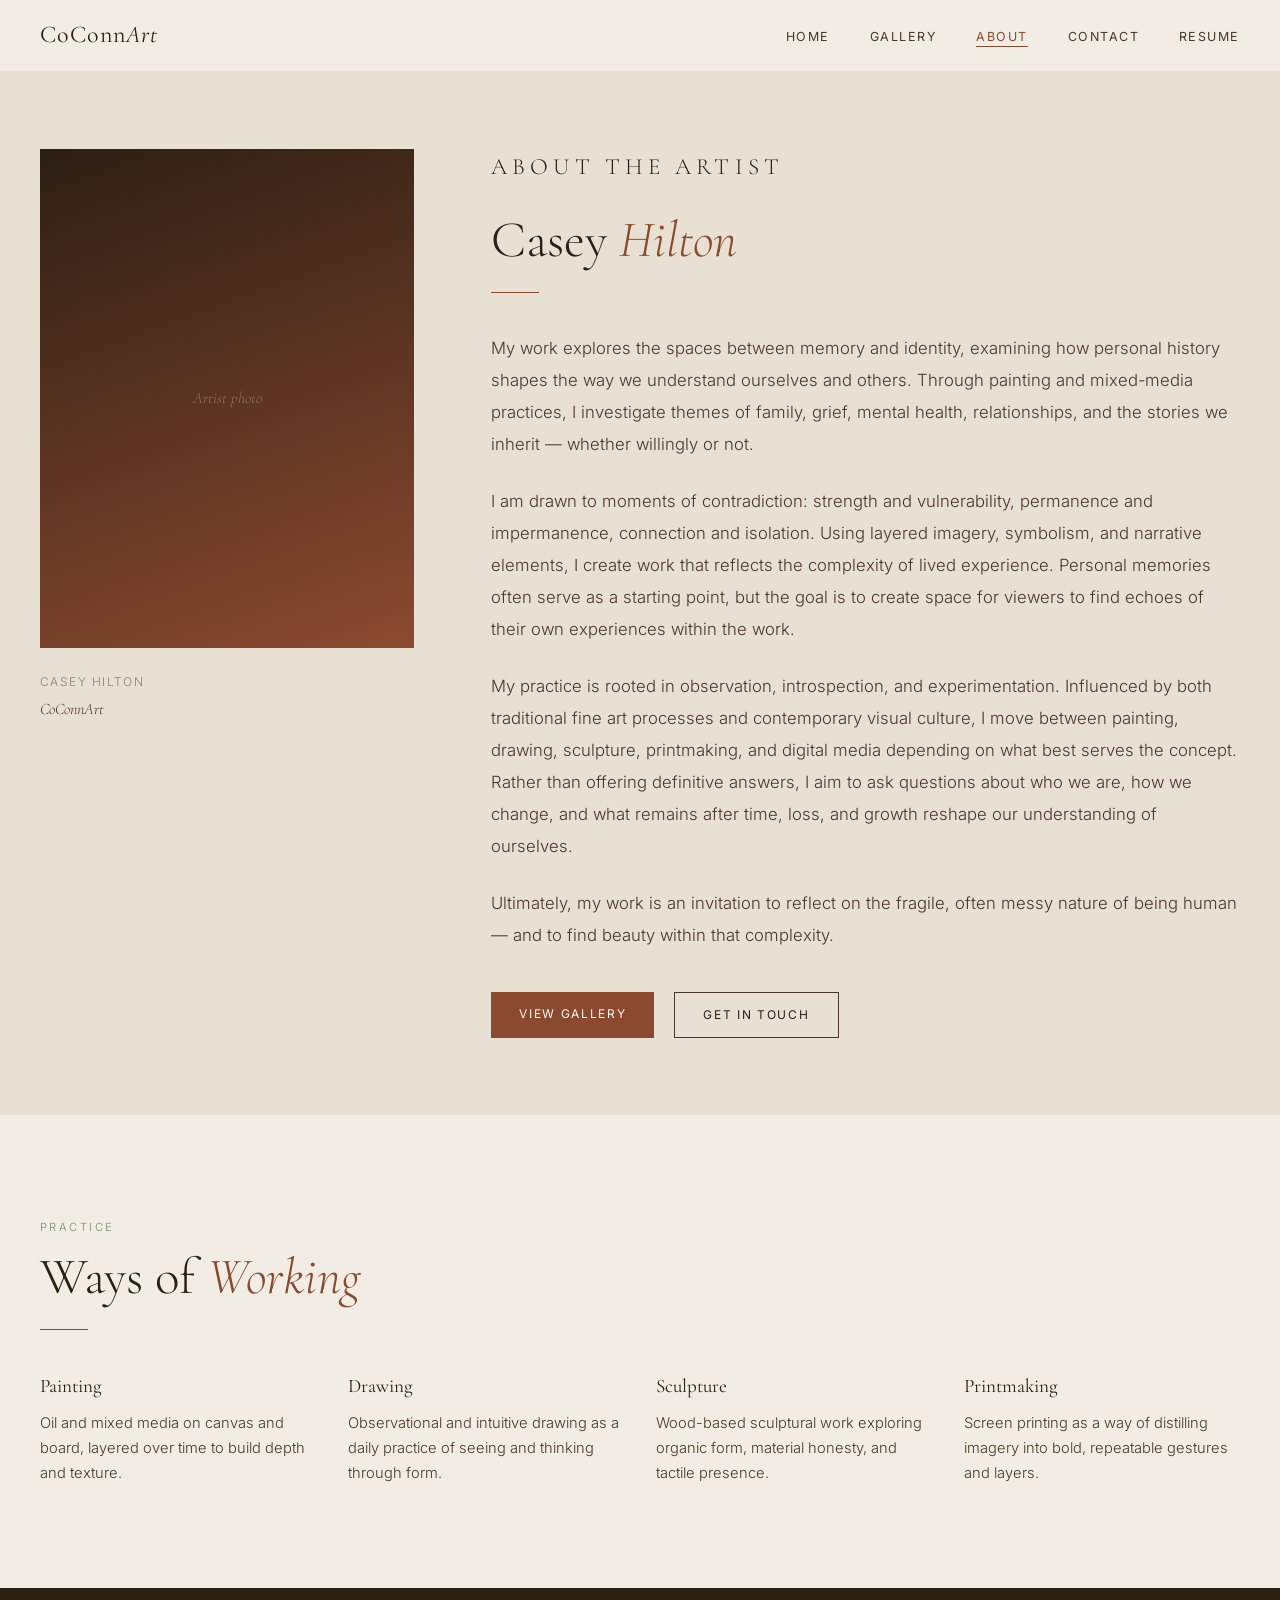
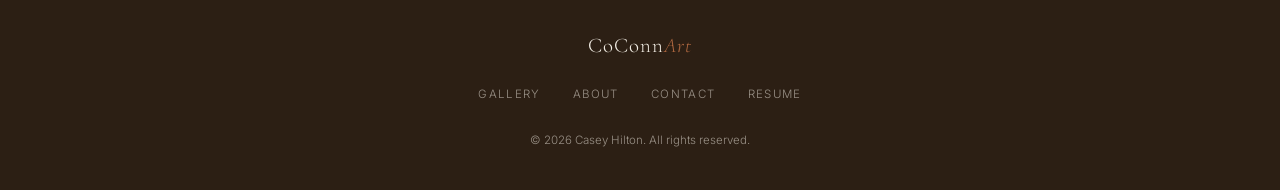
==== about.html @ 210a44f6 "Add files via upload" ====
<!DOCTYPE html>
<html lang="en">
<head>
  <meta charset="UTF-8" />
  <meta name="viewport" content="width=device-width, initial-scale=1.0" />
  <title>About — Casey Hilton · CoConnArt</title>
  <meta name="description" content="About Casey Hilton — multidisciplinary artist working in painting, drawing, sculpture, and printmaking." />
  <link rel="stylesheet" href="css/style.css" />
</head>
<body>

  <nav>
    <div class="nav-inner">
      <a href="index.html" class="nav-logo">CoConn<em>Art</em></a>
      <button class="nav-toggle" aria-label="Toggle menu" onclick="toggleNav()">
        <span></span><span></span><span></span>
      </button>
      <ul class="nav-links" id="nav-links">
        <li><a href="index.html">Home</a></li>
        <li><a href="gallery.html">Gallery</a></li>
        <li><a href="about.html" class="active">About</a></li>
        <li><a href="contact.html">Contact</a></li>
        <li><a href="resume.html">Resume</a></li>
      </ul>
    </div>
  </nav>

  <div class="page">
    <div style="background:var(--linen-dark); padding: clamp(3rem,6vw,5rem) var(--gap) 0;">
      <div style="max-width:var(--max-w); margin:0 auto; display:grid; grid-template-columns:1fr 2fr; gap:clamp(3rem,6vw,6rem); align-items:start; padding-bottom: clamp(3rem,6vw,5rem);">

        <!-- Portrait -->
        <div>
          <div style="aspect-ratio:3/4; background:var(--umber-mid); overflow:hidden; margin-bottom:1.5rem;">
            <!--
              Replace with actual photo:
              <img src="images/casey-portrait.jpg" alt="Casey Hilton" style="width:100%;height:100%;object-fit:cover;" />
            -->
            <div style="width:100%;height:100%;min-height:300px;background:linear-gradient(160deg,var(--umber) 0%,var(--sienna) 100%);display:flex;align-items:center;justify-content:center;">
              <p style="color:rgba(255,255,255,0.3);font-style:italic;font-family:var(--font-display);">Artist photo</p>
            </div>
          </div>
          <p style="font-size:0.75rem;letter-spacing:0.12em;text-transform:uppercase;color:var(--sage);">Casey Hilton</p>
          <p style="font-family:var(--font-display);font-style:italic;color:var(--umber-mid);margin-top:0.25rem;">CoConnArt</p>
        </div>

        <!-- Bio -->
        <div class="about-page" style="padding:0;">
          <p class="section-label">About the Artist</p>
          <h1 class="section-title">Casey <em>Hilton</em></h1>
          <div class="divider"></div>

          <p>My work explores the spaces between memory and identity, examining how personal history shapes the way we understand ourselves and others. Through painting and mixed-media practices, I investigate themes of family, grief, mental health, relationships, and the stories we inherit — whether willingly or not.</p>

          <p>I am drawn to moments of contradiction: strength and vulnerability, permanence and impermanence, connection and isolation. Using layered imagery, symbolism, and narrative elements, I create work that reflects the complexity of lived experience. Personal memories often serve as a starting point, but the goal is to create space for viewers to find echoes of their own experiences within the work.</p>

          <p>My practice is rooted in observation, introspection, and experimentation. Influenced by both traditional fine art processes and contemporary visual culture, I move between painting, drawing, sculpture, printmaking, and digital media depending on what best serves the concept. Rather than offering definitive answers, I aim to ask questions about who we are, how we change, and what remains after time, loss, and growth reshape our understanding of ourselves.</p>

          <p>Ultimately, my work is an invitation to reflect on the fragile, often messy nature of being human — and to find beauty within that complexity.</p>

          <div style="margin-top:2.5rem; display:flex; gap:1.25rem; flex-wrap:wrap;">
            <a href="gallery.html" class="btn btn-primary">View Gallery</a>
            <a href="contact.html" class="btn btn-outline">Get in Touch</a>
          </div>
        </div>

      </div>
    </div>

    <!-- MEDIUMS -->
    <section>
      <div class="section-inner">
        <p class="section-label">Practice</p>
        <h2 class="section-title">Ways of <em>Working</em></h2>
        <div class="divider"></div>

        <div style="display:grid; grid-template-columns:repeat(auto-fill, minmax(220px,1fr)); gap:2rem; margin-top:1rem;">
          <div>
            <p style="font-family:var(--font-display);font-size:1.2rem;font-weight:400;color:var(--umber);margin-bottom:0.5rem;">Painting</p>
            <p style="font-size:0.92rem;color:var(--umber-mid);line-height:1.7;">Oil and mixed media on canvas and board, layered over time to build depth and texture.</p>
          </div>
          <div>
            <p style="font-family:var(--font-display);font-size:1.2rem;font-weight:400;color:var(--umber);margin-bottom:0.5rem;">Drawing</p>
            <p style="font-size:0.92rem;color:var(--umber-mid);line-height:1.7;">Observational and intuitive drawing as a daily practice of seeing and thinking through form.</p>
          </div>
          <div>
            <p style="font-family:var(--font-display);font-size:1.2rem;font-weight:400;color:var(--umber);margin-bottom:0.5rem;">Sculpture</p>
            <p style="font-size:0.92rem;color:var(--umber-mid);line-height:1.7;">Wood-based sculptural work exploring organic form, material honesty, and tactile presence.</p>
          </div>
          <div>
            <p style="font-family:var(--font-display);font-size:1.2rem;font-weight:400;color:var(--umber);margin-bottom:0.5rem;">Printmaking</p>
            <p style="font-size:0.92rem;color:var(--umber-mid);line-height:1.7;">Screen printing as a way of distilling imagery into bold, repeatable gestures and layers.</p>
          </div>
        </div>
      </div>
    </section>

  </div>

  <footer>
    <div class="footer-inner">
      <div class="footer-logo">CoConn<em>Art</em></div>
      <ul class="footer-links">
        <li><a href="gallery.html">Gallery</a></li>
        <li><a href="about.html">About</a></li>
        <li><a href="contact.html">Contact</a></li>
        <li><a href="resume.html">Resume</a></li>
      </ul>
      <p class="footer-copy">&copy; <span id="yr"></span> Casey Hilton. All rights reserved.</p>
    </div>
  </footer>

  <script src="js/main.js"></script>
  <script>document.getElementById('yr').textContent = new Date().getFullYear();</script>
</body>
</html>
---- css/style.css ----
/* ============================================
   COCONNART — Casey Hilton Portfolio
   Palette: warm sage, raw linen, burnt sienna, deep umber
   Type: Cormorant Garamond (display) + Inter (body)
   ============================================ */

@import url('https://fonts.googleapis.com/css2?family=Cormorant+Garamond:ital,wght@0,300;0,400;0,500;1,300;1,400&family=Inter:wght@300;400;500&display=swap');

:root {
  --linen:       #F2EDE4;
  --linen-dark:  #E8E0D2;
  --umber:       #2C1F14;
  --umber-mid:   #4A3728;
  --sienna:      #8B4A2F;
  --sienna-light:#B06840;
  --sage:        #7A8C6E;
  --sage-light:  #A3B394;
  --cream:       #FAF7F2;
  --ink:         #1C1410;

  --font-display: 'Cormorant Garamond', Georgia, serif;
  --font-body:    'Inter', system-ui, sans-serif;

  --nav-h: 72px;
  --max-w: 1200px;
  --gap:   clamp(1rem, 3vw, 2rem);
}

*, *::before, *::after { box-sizing: border-box; margin: 0; padding: 0; }

html { scroll-behavior: smooth; }

body {
  background: var(--linen);
  color: var(--umber);
  font-family: var(--font-body);
  font-weight: 300;
  font-size: 16px;
  line-height: 1.7;
  min-height: 100vh;
}

img { display: block; max-width: 100%; height: auto; }
a { color: inherit; text-decoration: none; }

/* ── NAVIGATION ── */
nav {
  position: fixed;
  top: 0; left: 0; right: 0;
  height: var(--nav-h);
  background: var(--linen);
  border-bottom: 1px solid var(--linen-dark);
  z-index: 100;
  display: flex;
  align-items: center;
  padding: 0 var(--gap);
}

.nav-inner {
  width: 100%;
  max-width: var(--max-w);
  margin: 0 auto;
  display: flex;
  align-items: center;
  justify-content: space-between;
}

.nav-logo {
  font-family: var(--font-display);
  font-size: 1.5rem;
  font-weight: 400;
  letter-spacing: 0.04em;
  color: var(--umber);
}

.nav-logo span {
  color: var(--sienna);
  font-style: italic;
}

.nav-links {
  display: flex;
  gap: 2.5rem;
  list-style: none;
}

.nav-links a {
  font-family: var(--font-body);
  font-size: 0.78rem;
  font-weight: 400;
  letter-spacing: 0.12em;
  text-transform: uppercase;
  color: var(--umber-mid);
  transition: color 0.2s;
  position: relative;
}

.nav-links a::after {
  content: '';
  position: absolute;
  bottom: -3px; left: 0;
  width: 0; height: 1px;
  background: var(--sienna);
  transition: width 0.25s;
}

.nav-links a:hover,
.nav-links a.active { color: var(--sienna); }
.nav-links a:hover::after,
.nav-links a.active::after { width: 100%; }

/* Hamburger */
.nav-toggle {
  display: none;
  flex-direction: column;
  gap: 5px;
  cursor: pointer;
  background: none;
  border: none;
  padding: 4px;
}
.nav-toggle span {
  display: block;
  width: 24px; height: 1.5px;
  background: var(--umber);
  transition: all 0.3s;
}

/* ── PAGE WRAPPER ── */
.page {
  padding-top: var(--nav-h);
  min-height: 100vh;
}

/* ── HERO ── */
.hero {
  display: grid;
  grid-template-columns: 1fr 1fr;
  min-height: calc(100vh - var(--nav-h));
}

.hero-text {
  display: flex;
  flex-direction: column;
  justify-content: center;
  padding: clamp(3rem, 8vw, 7rem) clamp(2rem, 5vw, 5rem);
  background: var(--linen);
}

.hero-eyebrow {
  font-family: var(--font-body);
  font-size: 0.72rem;
  letter-spacing: 0.2em;
  text-transform: uppercase;
  color: var(--sage);
  margin-bottom: 1.5rem;
}

.hero-name {
  font-family: var(--font-display);
  font-size: clamp(2.8rem, 5vw, 5rem);
  font-weight: 300;
  line-height: 1.05;
  color: var(--umber);
  margin-bottom: 0.3rem;
}

.hero-name em {
  font-style: italic;
  color: var(--sienna);
}

.hero-tagline {
  font-family: var(--font-display);
  font-size: clamp(1rem, 1.8vw, 1.35rem);
  font-weight: 300;
  font-style: italic;
  color: var(--umber-mid);
  margin-bottom: 2.5rem;
  line-height: 1.4;
}

.hero-cta {
  display: inline-flex;
  gap: 1.5rem;
  flex-wrap: wrap;
}

.btn {
  display: inline-block;
  padding: 0.75rem 1.75rem;
  font-family: var(--font-body);
  font-size: 0.75rem;
  font-weight: 400;
  letter-spacing: 0.14em;
  text-transform: uppercase;
  transition: all 0.25s;
  cursor: pointer;
  border: none;
}

.btn-primary {
  background: var(--sienna);
  color: var(--cream);
}
.btn-primary:hover {
  background: var(--sienna-light);
}

.btn-outline {
  background: transparent;
  color: var(--umber);
  border: 1px solid var(--umber-mid);
}
.btn-outline:hover {
  border-color: var(--sienna);
  color: var(--sienna);
}

.hero-image {
  position: relative;
  overflow: hidden;
  background: var(--umber-mid);
}

.hero-image img {
  width: 100%; height: 100%;
  object-fit: cover;
  opacity: 0.88;
  transition: opacity 0.4s;
}

.hero-image-placeholder {
  width: 100%; height: 100%;
  min-height: 500px;
  background: linear-gradient(135deg, var(--umber-mid) 0%, var(--sienna) 60%, var(--sage) 100%);
  display: flex;
  align-items: center;
  justify-content: center;
}

.hero-image-placeholder p {
  color: rgba(255,255,255,0.4);
  font-family: var(--font-display);
  font-style: italic;
  font-size: 1.1rem;
  text-align: center;
  padding: 2rem;
}

/* ── SECTION COMMON ── */
section {
  padding: clamp(4rem, 8vw, 7rem) var(--gap);
}

.section-inner {
  max-width: var(--max-w);
  margin: 0 auto;
}

.section-label {
  font-family: var(--font-body);
  font-size: 0.7rem;
  letter-spacing: 0.22em;
  text-transform: uppercase;
  color: var(--sage);
  margin-bottom: 0.75rem;
}

.section-title {
  font-family: var(--font-display);
  font-size: clamp(2rem, 4vw, 3.2rem);
  font-weight: 300;
  color: var(--umber);
  line-height: 1.1;
  margin-bottom: 1rem;
}

.section-title em {
  font-style: italic;
  color: var(--sienna);
}

.divider {
  width: 48px; height: 1px;
  background: var(--sienna);
  margin: 1.5rem 0 2.5rem;
}

/* ── HOME PREVIEW GRID ── */
.preview-grid {
  display: grid;
  grid-template-columns: repeat(3, 1fr);
  gap: 1.5rem;
  margin-top: 3rem;
}

.preview-card {
  position: relative;
  overflow: hidden;
  background: var(--umber-mid);
  cursor: pointer;
}

.preview-card::after {
  content: '';
  position: absolute;
  inset: 0;
  background: linear-gradient(to top, rgba(44,31,20,0.7) 0%, transparent 50%);
  opacity: 0;
  transition: opacity 0.3s;
}

.preview-card:hover::after { opacity: 1; }

.preview-card img {
  width: 100%;
  aspect-ratio: 4/3;
  object-fit: cover;
  transition: transform 0.5s ease;
}

.preview-card:hover img { transform: scale(1.04); }

.preview-placeholder {
  width: 100%;
  aspect-ratio: 4/3;
  display: flex;
  align-items: center;
  justify-content: center;
}

.preview-placeholder.p1 { background: linear-gradient(135deg, #5C3D2E, #8B4A2F); }
.preview-placeholder.p2 { background: linear-gradient(135deg, #4A5C3D, #7A8C6E); }
.preview-placeholder.p3 { background: linear-gradient(135deg, #3D4A5C, #6E7A8C); }

.preview-placeholder span {
  color: rgba(255,255,255,0.35);
  font-family: var(--font-display);
  font-style: italic;
  font-size: 0.9rem;
}

.preview-card-label {
  position: absolute;
  bottom: 1rem; left: 1rem;
  z-index: 2;
  color: var(--cream);
  font-family: var(--font-display);
  font-size: 1.1rem;
  font-style: italic;
  opacity: 0;
  transform: translateY(6px);
  transition: all 0.3s;
}

.preview-card:hover .preview-card-label {
  opacity: 1;
  transform: translateY(0);
}

/* ── ABOUT SNIPPET (HOME) ── */
.about-snippet {
  background: var(--linen-dark);
}

.about-snippet-inner {
  max-width: var(--max-w);
  margin: 0 auto;
  display: grid;
  grid-template-columns: 1fr 2fr;
  gap: clamp(3rem, 6vw, 6rem);
  align-items: center;
}

.about-snippet-image {
  aspect-ratio: 3/4;
  background: var(--umber-mid);
  overflow: hidden;
}

.about-snippet-image img {
  width: 100%; height: 100%;
  object-fit: cover;
}

.about-snippet-image-placeholder {
  width: 100%; height: 100%;
  min-height: 300px;
  background: linear-gradient(160deg, var(--umber) 0%, var(--sienna) 100%);
  display: flex;
  align-items: center;
  justify-content: center;
}

.about-snippet-image-placeholder p {
  color: rgba(255,255,255,0.3);
  font-style: italic;
  font-family: var(--font-display);
}

.about-snippet p {
  font-size: 1.05rem;
  color: var(--umber-mid);
  margin-bottom: 1.5rem;
  line-height: 1.8;
}

/* ── GALLERY PAGE ── */
.gallery-page { background: var(--linen); }

.gallery-header {
  padding: clamp(3rem, 6vw, 5rem) var(--gap) 0;
  max-width: var(--max-w);
  margin: 0 auto;
}

.gallery-tabs {
  display: flex;
  gap: 0;
  border-bottom: 1px solid var(--linen-dark);
  margin: 2.5rem 0 3rem;
  overflow-x: auto;
}

.gallery-tab {
  font-family: var(--font-body);
  font-size: 0.75rem;
  letter-spacing: 0.14em;
  text-transform: uppercase;
  color: var(--umber-mid);
  padding: 0.85rem 1.75rem;
  cursor: pointer;
  border: none;
  background: none;
  border-bottom: 2px solid transparent;
  margin-bottom: -1px;
  transition: all 0.2s;
  white-space: nowrap;
}

.gallery-tab:hover { color: var(--sienna); }
.gallery-tab.active {
  color: var(--sienna);
  border-bottom-color: var(--sienna);
}

.gallery-section { display: none; }
.gallery-section.active { display: block; }

.gallery-grid {
  columns: 3;
  column-gap: 1.25rem;
  padding: 0 var(--gap) clamp(4rem, 8vw, 7rem);
  max-width: var(--max-w);
  margin: 0 auto;
}

.gallery-item {
  break-inside: avoid;
  margin-bottom: 1.25rem;
  overflow: hidden;
  cursor: pointer;
  position: relative;
}

.gallery-item img {
  width: 100%;
  display: block;
  transition: transform 0.4s ease;
}

.gallery-item:hover img { transform: scale(1.03); }

.gallery-item-overlay {
  position: absolute;
  inset: 0;
  background: rgba(44,31,20,0.55);
  display: flex;
  align-items: flex-end;
  padding: 1.25rem;
  opacity: 0;
  transition: opacity 0.3s;
}

.gallery-item:hover .gallery-item-overlay { opacity: 1; }

.gallery-item-title {
  color: var(--cream);
  font-family: var(--font-display);
  font-style: italic;
  font-size: 1rem;
}

/* Placeholder gallery items */
.gallery-placeholder {
  width: 100%;
  display: flex;
  align-items: center;
  justify-content: center;
  font-family: var(--font-display);
  font-style: italic;
  color: rgba(255,255,255,0.3);
  font-size: 0.85rem;
}

/* ── LIGHTBOX ── */
.lightbox {
  position: fixed;
  inset: 0;
  background: rgba(28,20,16,0.96);
  z-index: 200;
  display: flex;
  align-items: center;
  justify-content: center;
  opacity: 0;
  pointer-events: none;
  transition: opacity 0.3s;
}

.lightbox.open {
  opacity: 1;
  pointer-events: all;
}

.lightbox-img {
  max-width: 90vw;
  max-height: 88vh;
  object-fit: contain;
}

.lightbox-close {
  position: absolute;
  top: 1.5rem; right: 1.5rem;
  background: none;
  border: none;
  color: var(--cream);
  font-size: 1.8rem;
  cursor: pointer;
  line-height: 1;
  opacity: 0.7;
  transition: opacity 0.2s;
}
.lightbox-close:hover { opacity: 1; }

.lightbox-caption {
  position: absolute;
  bottom: 2rem;
  left: 50%;
  transform: translateX(-50%);
  color: rgba(242,237,228,0.6);
  font-family: var(--font-display);
  font-style: italic;
  font-size: 1rem;
  white-space: nowrap;
}

/* ── ABOUT PAGE ── */
.about-page {
  max-width: 860px;
  margin: 0 auto;
  padding: clamp(3rem, 6vw, 5rem) var(--gap) clamp(4rem, 8vw, 7rem);
}

.about-page p {
  font-size: 1.05rem;
  color: var(--umber-mid);
  line-height: 1.9;
  margin-bottom: 1.6rem;
}

.about-page p:first-of-type {
  font-family: var(--font-display);
  font-size: clamp(1.15rem, 2vw, 1.45rem);
  font-weight: 300;
  color: var(--umber);
  line-height: 1.6;
}

/* ── CONTACT PAGE ── */
.contact-page {
  max-width: 680px;
  margin: 0 auto;
  padding: clamp(3rem, 6vw, 5rem) var(--gap) clamp(4rem, 8vw, 7rem);
}

.contact-items {
  display: flex;
  flex-direction: column;
  gap: 2rem;
  margin-top: 2rem;
}

.contact-item {
  display: flex;
  gap: 1.5rem;
  align-items: flex-start;
}

.contact-icon {
  width: 44px; height: 44px;
  background: var(--linen-dark);
  display: flex;
  align-items: center;
  justify-content: center;
  flex-shrink: 0;
  color: var(--sienna);
}

.contact-label {
  font-size: 0.7rem;
  letter-spacing: 0.15em;
  text-transform: uppercase;
  color: var(--sage);
  margin-bottom: 0.3rem;
}

.contact-value {
  font-family: var(--font-display);
  font-size: 1.15rem;
  color: var(--umber);
}

.contact-value a:hover { color: var(--sienna); }

/* ── RESUME PAGE ── */
.resume-page {
  max-width: 800px;
  margin: 0 auto;
  padding: clamp(3rem, 6vw, 5rem) var(--gap) clamp(4rem, 8vw, 7rem);
}

.resume-section {
  margin-bottom: 3rem;
}

.resume-section-title {
  font-family: var(--font-body);
  font-size: 0.7rem;
  letter-spacing: 0.2em;
  text-transform: uppercase;
  color: var(--sage);
  margin-bottom: 1.25rem;
  padding-bottom: 0.5rem;
  border-bottom: 1px solid var(--linen-dark);
}

.resume-entry {
  margin-bottom: 1.75rem;
}

.resume-entry-title {
  font-family: var(--font-display);
  font-size: 1.15rem;
  font-weight: 400;
  color: var(--umber);
}

.resume-entry-meta {
  font-size: 0.82rem;
  color: var(--sage);
  margin: 0.2rem 0 0.5rem;
  letter-spacing: 0.04em;
}

.resume-entry p {
  font-size: 0.95rem;
  color: var(--umber-mid);
  line-height: 1.7;
}

.resume-download {
  display: inline-flex;
  align-items: center;
  gap: 0.5rem;
  margin-bottom: 3rem;
}

/* ── FOOTER ── */
footer {
  background: var(--umber);
  color: rgba(242,237,228,0.55);
  padding: 2.5rem var(--gap);
  text-align: center;
}

.footer-inner {
  max-width: var(--max-w);
  margin: 0 auto;
  display: flex;
  flex-direction: column;
  align-items: center;
  gap: 1rem;
}

.footer-logo {
  font-family: var(--font-display);
  font-size: 1.3rem;
  font-weight: 300;
  color: var(--linen);
  letter-spacing: 0.05em;
}

.footer-logo em { font-style: italic; color: var(--sienna-light); }

.footer-links {
  display: flex;
  gap: 2rem;
  list-style: none;
}

.footer-links a {
  font-size: 0.72rem;
  letter-spacing: 0.12em;
  text-transform: uppercase;
  transition: color 0.2s;
}

.footer-links a:hover { color: var(--linen); }

.footer-copy {
  font-size: 0.72rem;
  margin-top: 0.5rem;
}

/* ── RESPONSIVE ── */
@media (max-width: 900px) {
  .hero { grid-template-columns: 1fr; }
  .hero-image { min-height: 380px; }
  .hero-image-placeholder { min-height: 380px; }
  .preview-grid { grid-template-columns: 1fr 1fr; }
  .about-snippet-inner { grid-template-columns: 1fr; }
  .gallery-grid { columns: 2; }
}

@media (max-width: 600px) {
  .nav-links { display: none; flex-direction: column; }
  .nav-links.open {
    display: flex;
    position: fixed;
    top: var(--nav-h); left: 0; right: 0;
    background: var(--linen);
    padding: 1.5rem var(--gap) 2rem;
    border-bottom: 1px solid var(--linen-dark);
    gap: 1.25rem;
  }
  .nav-toggle { display: flex; }
  .preview-grid { grid-template-columns: 1fr; }
  .gallery-grid { columns: 1; }
  .hero-text { padding: 3rem 1.5rem; }
}

@media (prefers-reduced-motion: reduce) {
  *, *::before, *::after { transition: none !important; animation: none !important; }
}
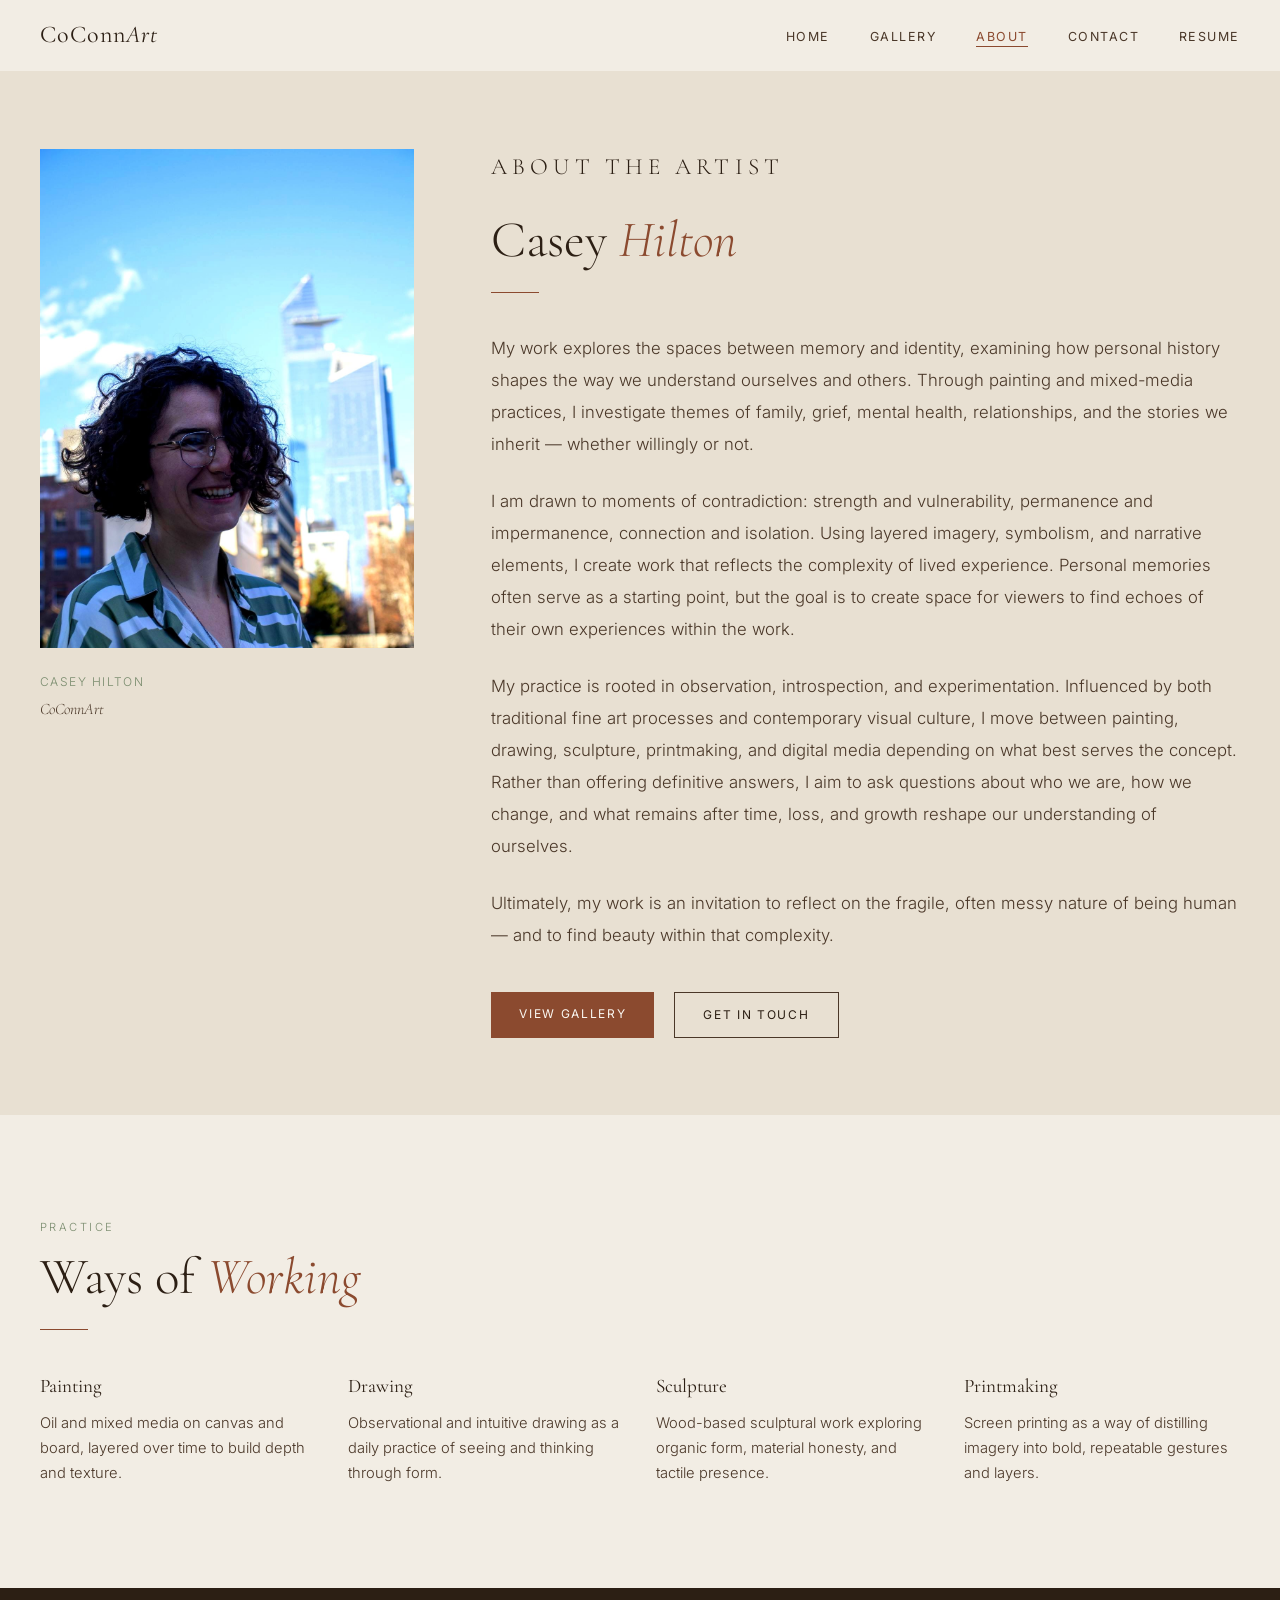
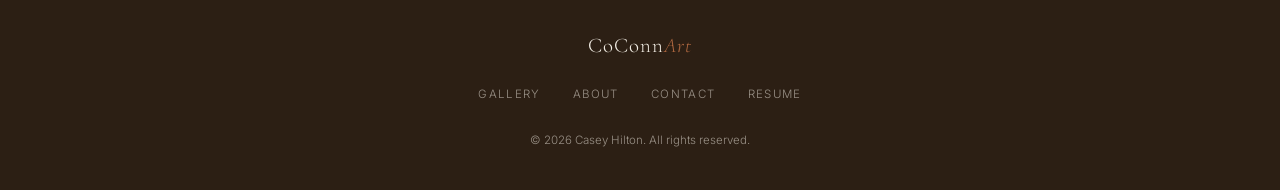
==== commit 88e9c071: "Add files via upload" ====
--- a/about.html
+++ b/about.html
@@ -32,13 +32,7 @@
         <!-- Portrait -->
         <div>
           <div style="aspect-ratio:3/4; background:var(--umber-mid); overflow:hidden; margin-bottom:1.5rem;">
-            <!--
-              Replace with actual photo:
-              <img src="images/casey-portrait.jpg" alt="Casey Hilton" style="width:100%;height:100%;object-fit:cover;" />
-            -->
-            <div style="width:100%;height:100%;min-height:300px;background:linear-gradient(160deg,var(--umber) 0%,var(--sienna) 100%);display:flex;align-items:center;justify-content:center;">
-              <p style="color:rgba(255,255,255,0.3);font-style:italic;font-family:var(--font-display);">Artist photo</p>
-            </div>
+            <img src="casey-portrait.jpg" alt="Casey Hilton" style="width:100%;height:100%;object-fit:cover;object-position:center top;" />
           </div>
           <p style="font-size:0.75rem;letter-spacing:0.12em;text-transform:uppercase;color:var(--sage);">Casey Hilton</p>
           <p style="font-family:var(--font-display);font-style:italic;color:var(--umber-mid);margin-top:0.25rem;">CoConnArt</p>
